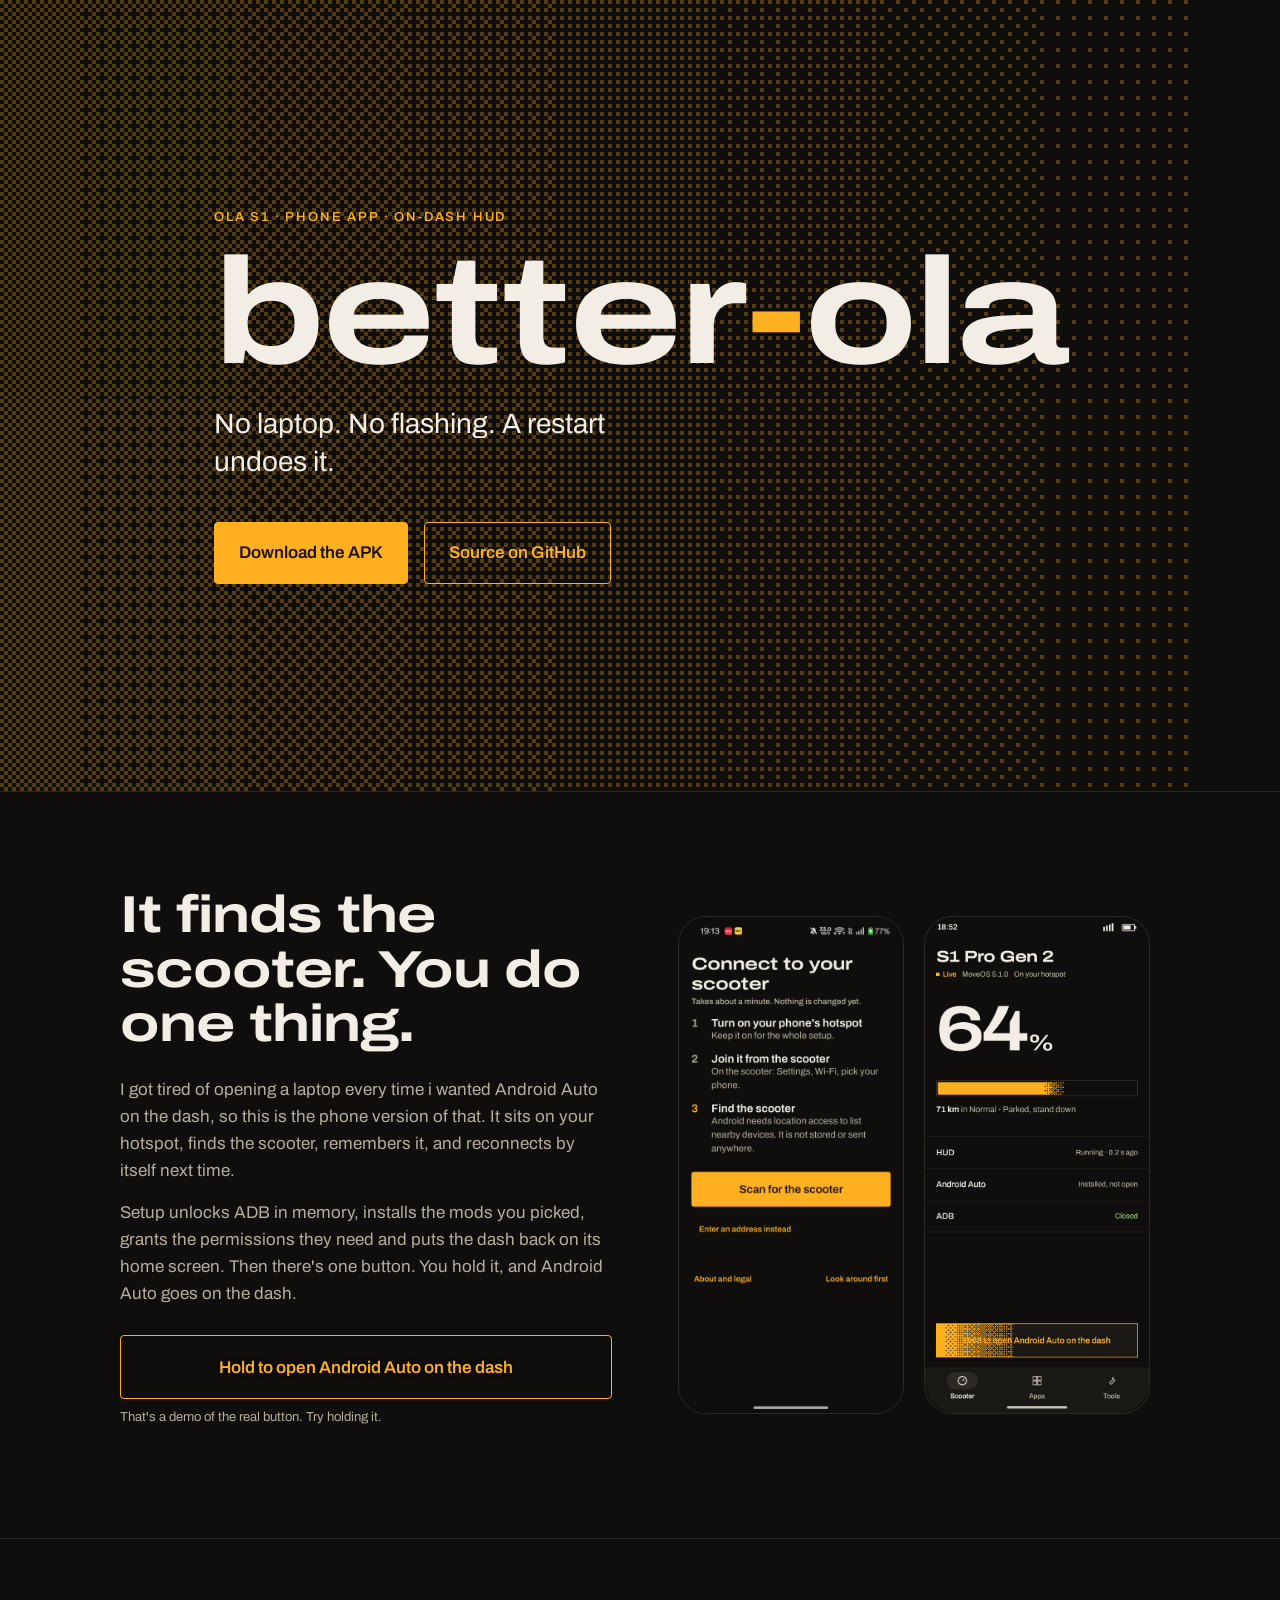
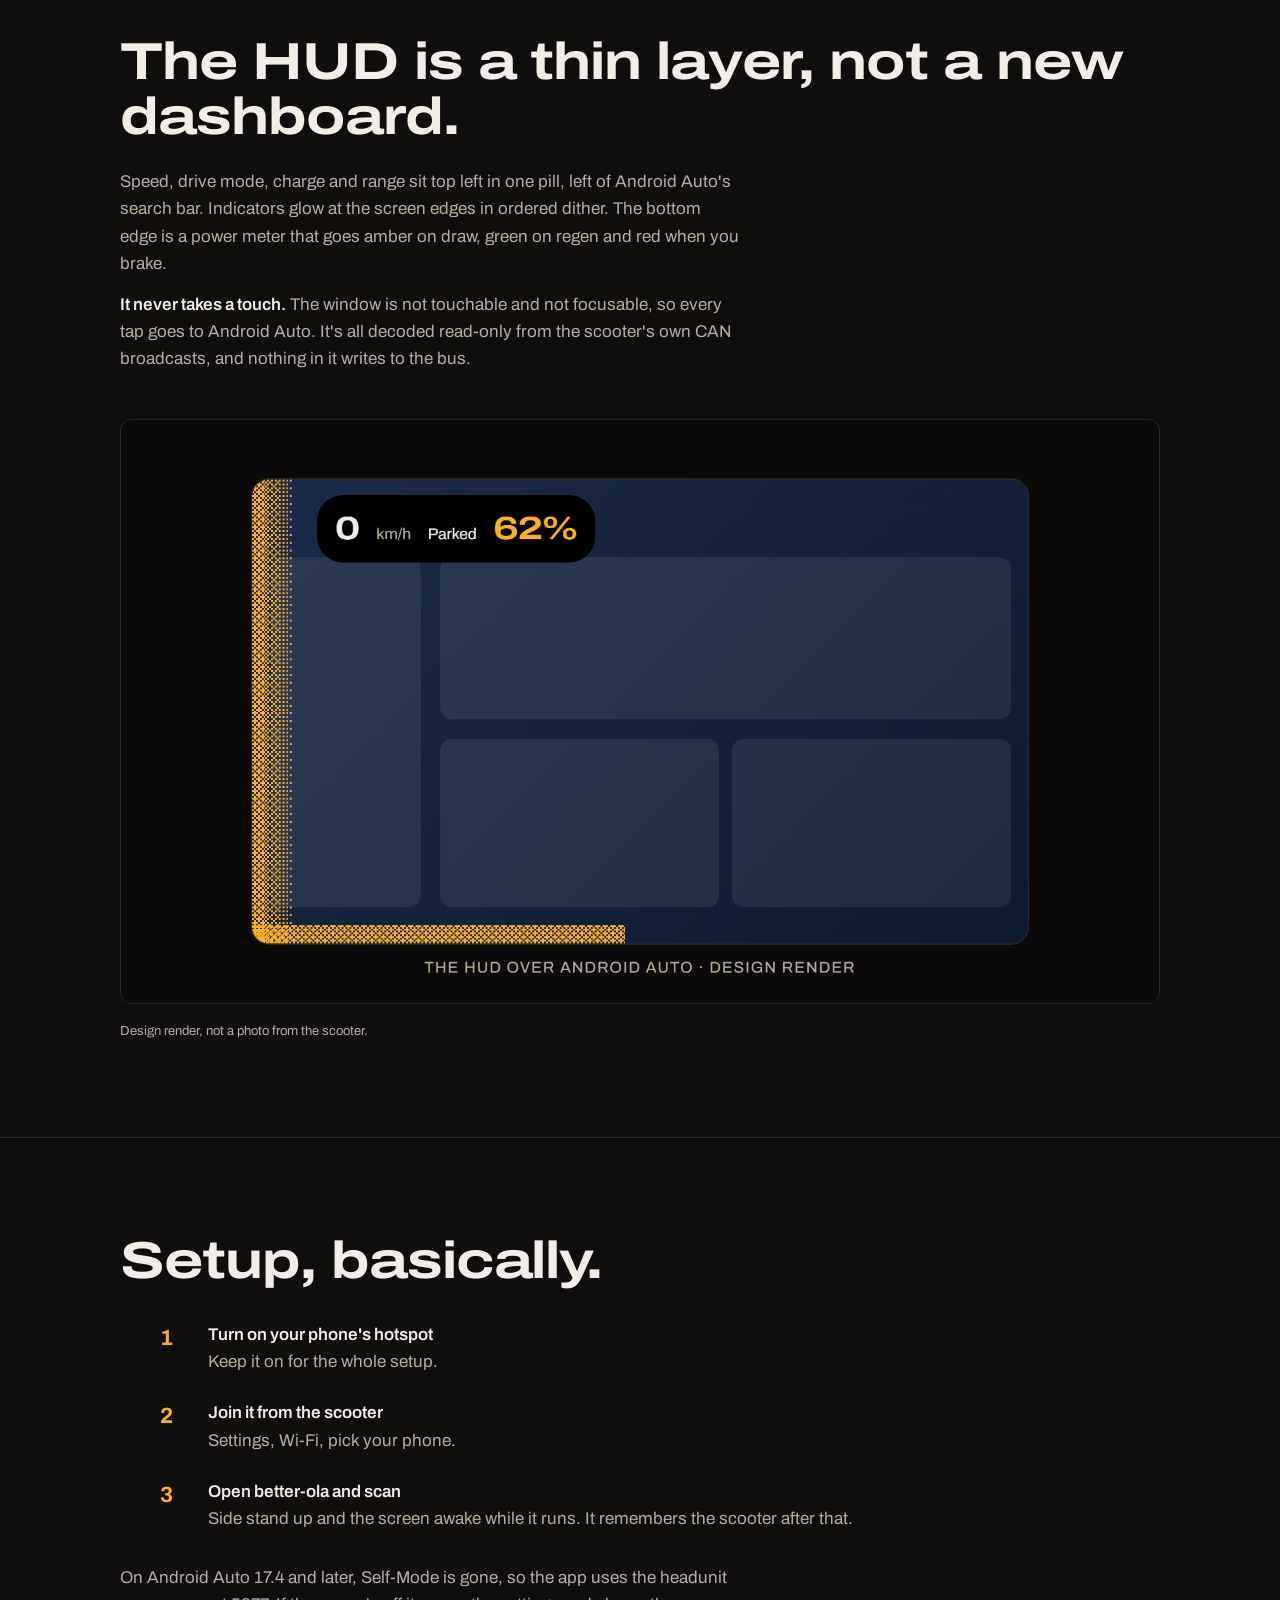
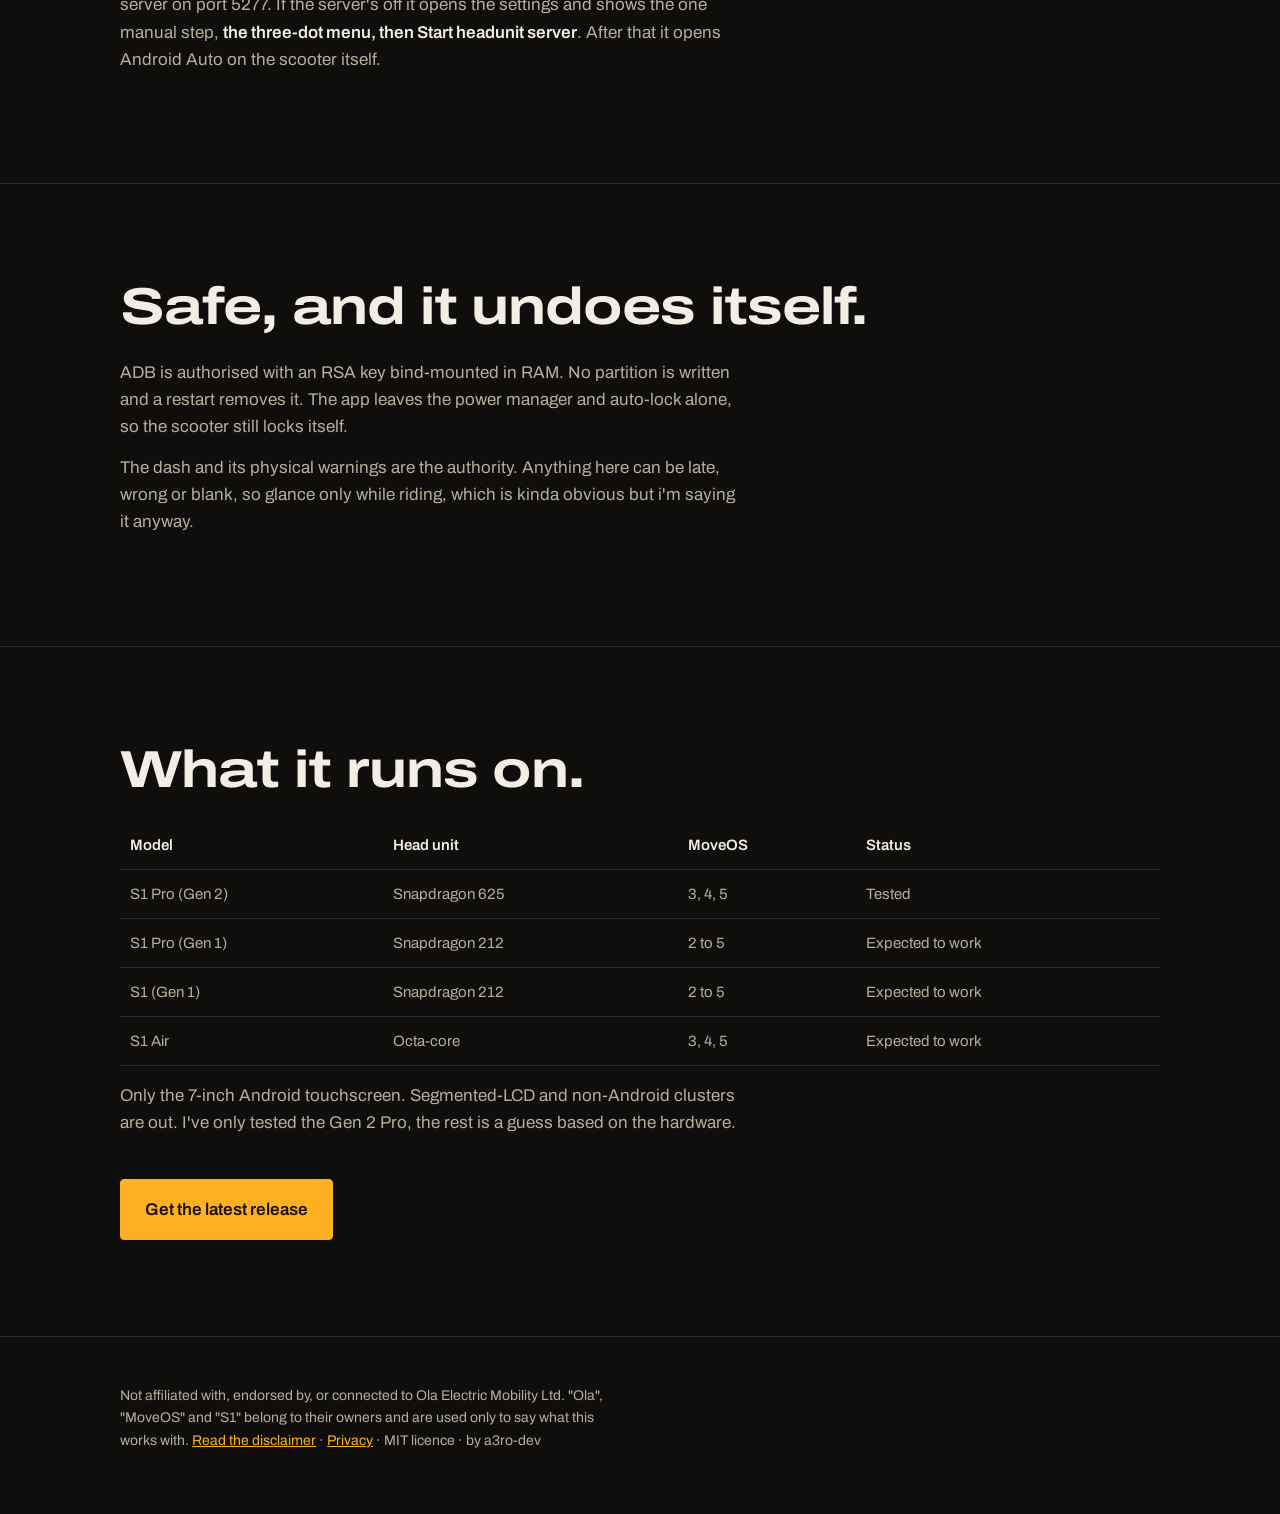
==== docs/index.html @ 5aa0b32c "docs: website on GitHub Pages, poster banners, mockups, rewritten README and changelog" ====
<!doctype html>
<html lang="en"><head><meta charset="utf-8">
<meta name="viewport" content="width=device-width,initial-scale=1">
<title>better-ola · phone app and on-dash HUD for the Ola S1</title>
<meta name="description" content="A phone app and a read-only HUD for the Ola S1's Android head unit. No laptop, no flashing, a restart undoes it.">
<meta property="og:title" content="better-ola"><meta property="og:image" content="https://a3ro-dev.github.io/ola-s1-air-mod/assets/hero.png">
<link rel="stylesheet" href="assets/base.css">
<style>
a{color:var(--amber)}
.w{max-width:1080px;margin:0 auto;padding:0 20px}
header{position:relative;min-height:88vh;display:flex;align-items:center;overflow:hidden;border-bottom:1px solid var(--hl)}
header canvas{position:absolute;inset:0;opacity:.28}
header .w{position:relative;padding-top:48px;padding-bottom:48px}
.k{color:var(--amber);letter-spacing:.14em;text-transform:uppercase;font-size:13px;font-weight:550}
h1{font-size:clamp(56px,13vw,150px);line-height:.95;margin:14px 0 20px}
h1 b{color:var(--amber)}
.lede{font-size:clamp(20px,2.4vw,28px);max-width:30ch;line-height:1.35;color:var(--ink)}
.btn{display:inline-block;margin:28px 12px 0 0;padding:16px 24px;border-radius:4px;font-weight:600;text-decoration:none;border:1px solid var(--amber)}
.btn.p{background:var(--amber);color:#1A1206}
section{padding:96px 0;border-bottom:1px solid var(--hl)}
h2{font-size:clamp(32px,5vw,52px);line-height:1.05;margin-bottom:24px}
p{color:var(--ink2);max-width:62ch;margin-bottom:14px}
p strong{color:var(--ink);font-weight:600}
.two{display:grid;grid-template-columns:1fr 1fr;gap:56px;align-items:center}
.shots{display:flex;gap:20px;justify-content:center}
.shots img{width:min(46%,260px);border-radius:28px;border:1px solid var(--hl)}
figure img.wide{width:100%;border-radius:12px;border:1px solid var(--hl);margin-top:32px}
figcaption{font-size:13px;color:var(--ink2);margin-top:8px}
ol{list-style:none;display:grid;gap:24px;margin-top:32px;counter-reset:s}
ol li{counter-increment:s;display:grid;grid-template-columns:48px 1fr;color:var(--ink2)}
ol li::before{content:counter(s);color:var(--amber);font-weight:700;font-size:22px}
ol b{display:block;color:var(--ink);font-weight:600}
.hold{position:relative;margin-top:28px;height:64px;max-width:520px;border:1px solid var(--amber);border-radius:4px;overflow:hidden;cursor:pointer;user-select:none;touch-action:none}
.hold canvas{position:absolute;inset:0}
.hold span{position:absolute;inset:0;display:grid;place-items:center;font-weight:600;color:var(--amber);text-shadow:0 0 6px #000,0 0 2px #000}
.hold.on{background:var(--amber)}
.hold.on span{color:#1A1206;text-shadow:none}
table{border-collapse:collapse;width:100%;font-size:15px}
td,th{text-align:left;padding:12px 10px;border-bottom:1px solid var(--hl);color:var(--ink2)}
th{color:var(--ink);font-weight:600}
.tw{overflow-x:auto}
footer{padding:48px 0;color:var(--ink2)}
footer p{font-size:14px}
.r{opacity:0;transform:translateY(12px);transition:opacity .4s cubic-bezier(.23,1,.32,1),transform .4s cubic-bezier(.23,1,.32,1)}
.r.in{opacity:1;transform:none}
@media(max-width:760px){.two{grid-template-columns:1fr;gap:32px}section{padding:64px 0}}
@media(prefers-reduced-motion:reduce){.r{opacity:1;transform:none;transition:none}}
a:focus-visible,.hold:focus-visible{outline:2px solid var(--ink);outline-offset:3px}
</style></head>
<body>
<header>
<canvas data-dither="x" data-from=".5" data-to="0" data-cell="4" aria-hidden="true"></canvas>
<div class="w">
<div class="k">Ola S1 · phone app · on-dash HUD</div>
<h1 class="x">better<b>-</b>ola</h1>
<p class="lede">No laptop. No flashing. A restart undoes it.</p>
<a class="btn p" href="https://github.com/a3ro-dev/ola-s1-air-mod/releases">Download the APK</a>
<a class="btn" href="https://github.com/a3ro-dev/ola-s1-air-mod">Source on GitHub</a>
</div></header>

<section><div class="w two">
<div class="r">
<h2 class="x">It finds the scooter. You do one thing.</h2>
<p>I got tired of opening a laptop every time i wanted Android Auto on the dash, so this is the phone version of that. It sits on your hotspot, finds the scooter, remembers it, and reconnects by itself next time.</p>
<p>Setup unlocks ADB in memory, installs the mods you picked, grants the permissions they need and puts the dash back on its home screen. Then there's one button. You hold it, and Android Auto goes on the dash.</p>
<div class="hold" id="hold" role="button" tabindex="0" aria-label="Demo: hold to open Android Auto on the dash">
<canvas data-dither="x" data-from="1" data-to="1" data-t="0" data-cell="3" aria-hidden="true"></canvas>
<span id="holdl">Hold to open Android Auto on the dash</span></div>
<p style="font-size:13px;margin-top:8px">That's a demo of the real button. Try holding it.</p>
</div>
<div class="shots r">
<img src="assets/shot-connect.png" alt="The connect screen on a real phone" loading="lazy">
<img src="assets/mock-scooter.png" alt="Design mockup of the Scooter tab" loading="lazy">
</div></div></section>

<section><div class="w r">
<h2 class="x">The HUD is a thin layer, not a new dashboard.</h2>
<p>Speed, drive mode, charge and range sit top left in one pill, left of Android Auto's search bar. Indicators glow at the screen edges in ordered dither. The bottom edge is a power meter that goes amber on draw, green on regen and red when you brake.</p>
<p><strong>It never takes a touch.</strong> The window is not touchable and not focusable, so every tap goes to Android Auto. It's all decoded read-only from the scooter's own CAN broadcasts, and nothing in it writes to the bus.</p>
<figure><img class="wide" src="assets/hud.png" alt="Design render of the HUD over Android Auto" loading="lazy"><figcaption>Design render, not a photo from the scooter.</figcaption></figure>
</div></section>

<section><div class="w r">
<h2 class="x">Setup, basically.</h2>
<ol>
<li><span><b>Turn on your phone's hotspot</b>Keep it on for the whole setup.</span></li>
<li><span><b>Join it from the scooter</b>Settings, Wi-Fi, pick your phone.</span></li>
<li><span><b>Open better-ola and scan</b>Side stand up and the screen awake while it runs. It remembers the scooter after that.</span></li>
</ol>
<p style="margin-top:32px">On Android Auto 17.4 and later, Self-Mode is gone, so the app uses the headunit server on port 5277. If the server's off it opens the settings and shows the one manual step, <strong>the three-dot menu, then Start headunit server</strong>. After that it opens Android Auto on the scooter itself.</p>
</div></section>

<section><div class="w r">
<h2 class="x">Safe, and it undoes itself.</h2>
<p>ADB is authorised with an RSA key bind-mounted in RAM. No partition is written and a restart removes it. The app leaves the power manager and auto-lock alone, so the scooter still locks itself.</p>
<p>The dash and its physical warnings are the authority. Anything here can be late, wrong or blank, so glance only while riding, which is kinda obvious but i'm saying it anyway.</p>
</div></section>

<section><div class="w r">
<h2 class="x">What it runs on.</h2>
<div class="tw"><table>
<tr><th>Model</th><th>Head unit</th><th>MoveOS</th><th>Status</th></tr>
<tr><td>S1 Pro (Gen 2)</td><td>Snapdragon 625</td><td>3, 4, 5</td><td>Tested</td></tr>
<tr><td>S1 Pro (Gen 1)</td><td>Snapdragon 212</td><td>2 to 5</td><td>Expected to work</td></tr>
<tr><td>S1 (Gen 1)</td><td>Snapdragon 212</td><td>2 to 5</td><td>Expected to work</td></tr>
<tr><td>S1 Air</td><td>Octa-core</td><td>3, 4, 5</td><td>Expected to work</td></tr>
</table></div>
<p style="margin-top:16px">Only the 7-inch Android touchscreen. Segmented-LCD and non-Android clusters are out. I've only tested the Gen 2 Pro, the rest is a guess based on the hardware.</p>
<a class="btn p" href="https://github.com/a3ro-dev/ola-s1-air-mod/releases">Get the latest release</a>
</div></section>

<footer><div class="w">
<p>Not affiliated with, endorsed by, or connected to Ola Electric Mobility Ltd. "Ola", "MoveOS" and "S1" belong to their owners and are used only to say what this works with. <a href="https://github.com/a3ro-dev/ola-s1-air-mod/blob/main/legal/DISCLAIMER.md">Read the disclaimer</a> · <a href="https://github.com/a3ro-dev/ola-s1-air-mod/blob/main/legal/PRIVACY.md">Privacy</a> · MIT licence · by a3ro-dev</p>
</div></footer>

<script type="module">
import {paint} from './assets/dither.js';
const io=new IntersectionObserver(e=>e.forEach(x=>{if(x.isIntersecting){x.target.classList.add('in');io.unobserve(x.target)}}));
document.querySelectorAll('.r').forEach(n=>io.observe(n));
// hold demo: fills with dither over 600ms, drains back if released early
const h=document.getElementById('hold'),c=h.querySelector('canvas'),l=document.getElementById('holdl');
const still=matchMedia('(prefers-reduced-motion:reduce)').matches;
const idle='Hold to open Android Auto on the dash';
let t=0,dir=0,raf=0,last=0;
const set=v=>{t=Math.max(0,Math.min(1,v));c.dataset.t=t;paint(c)};
function tick(n){
  const d=n-last;last=n;set(t+dir*d/(dir>0?600:300));
  if(t>=1){dir=0;h.classList.add('on');l.textContent='On the dash';return}
  if(t<=0&&dir<0){dir=0;return}
  raf=requestAnimationFrame(tick)
}
function go(d){
  h.classList.remove('on');l.textContent=idle;
  if(still){set(d>0?1:0);if(d>0){h.classList.add('on');l.textContent='On the dash'}return}
  dir=d;last=performance.now();cancelAnimationFrame(raf);raf=requestAnimationFrame(tick)
}
h.onpointerdown=()=>go(1);
['pointerup','pointerleave','pointercancel'].forEach(e=>h.addEventListener(e,()=>{if(t<1)go(-1)}));
h.onkeydown=e=>{if((e.key===' '||e.key==='Enter')&&!e.repeat)go(1)};
h.onkeyup=()=>{if(t<1)go(-1)};
</script>
</body></html>
---- docs/assets/base.css ----
@font-face{font-family:Archivo;src:url(archivo.ttf);font-weight:100 900;font-stretch:62% 125%}
:root{--g:#0F0E0C;--s:#1A1815;--ink:#F2EEE6;--ink2:#B5AE9F;--hl:#2C2924;--amber:#FFB021;--fault:#FF5A4E;--ok:#9BD17A}
*{box-sizing:border-box;margin:0}
body{background:var(--g);color:var(--ink);font:400 17px/1.6 Archivo,Segoe UI,system-ui,sans-serif}
canvas{image-rendering:pixelated;display:block;width:100%;height:100%}
.x{font-stretch:125%;font-weight:700;letter-spacing:-.02em}
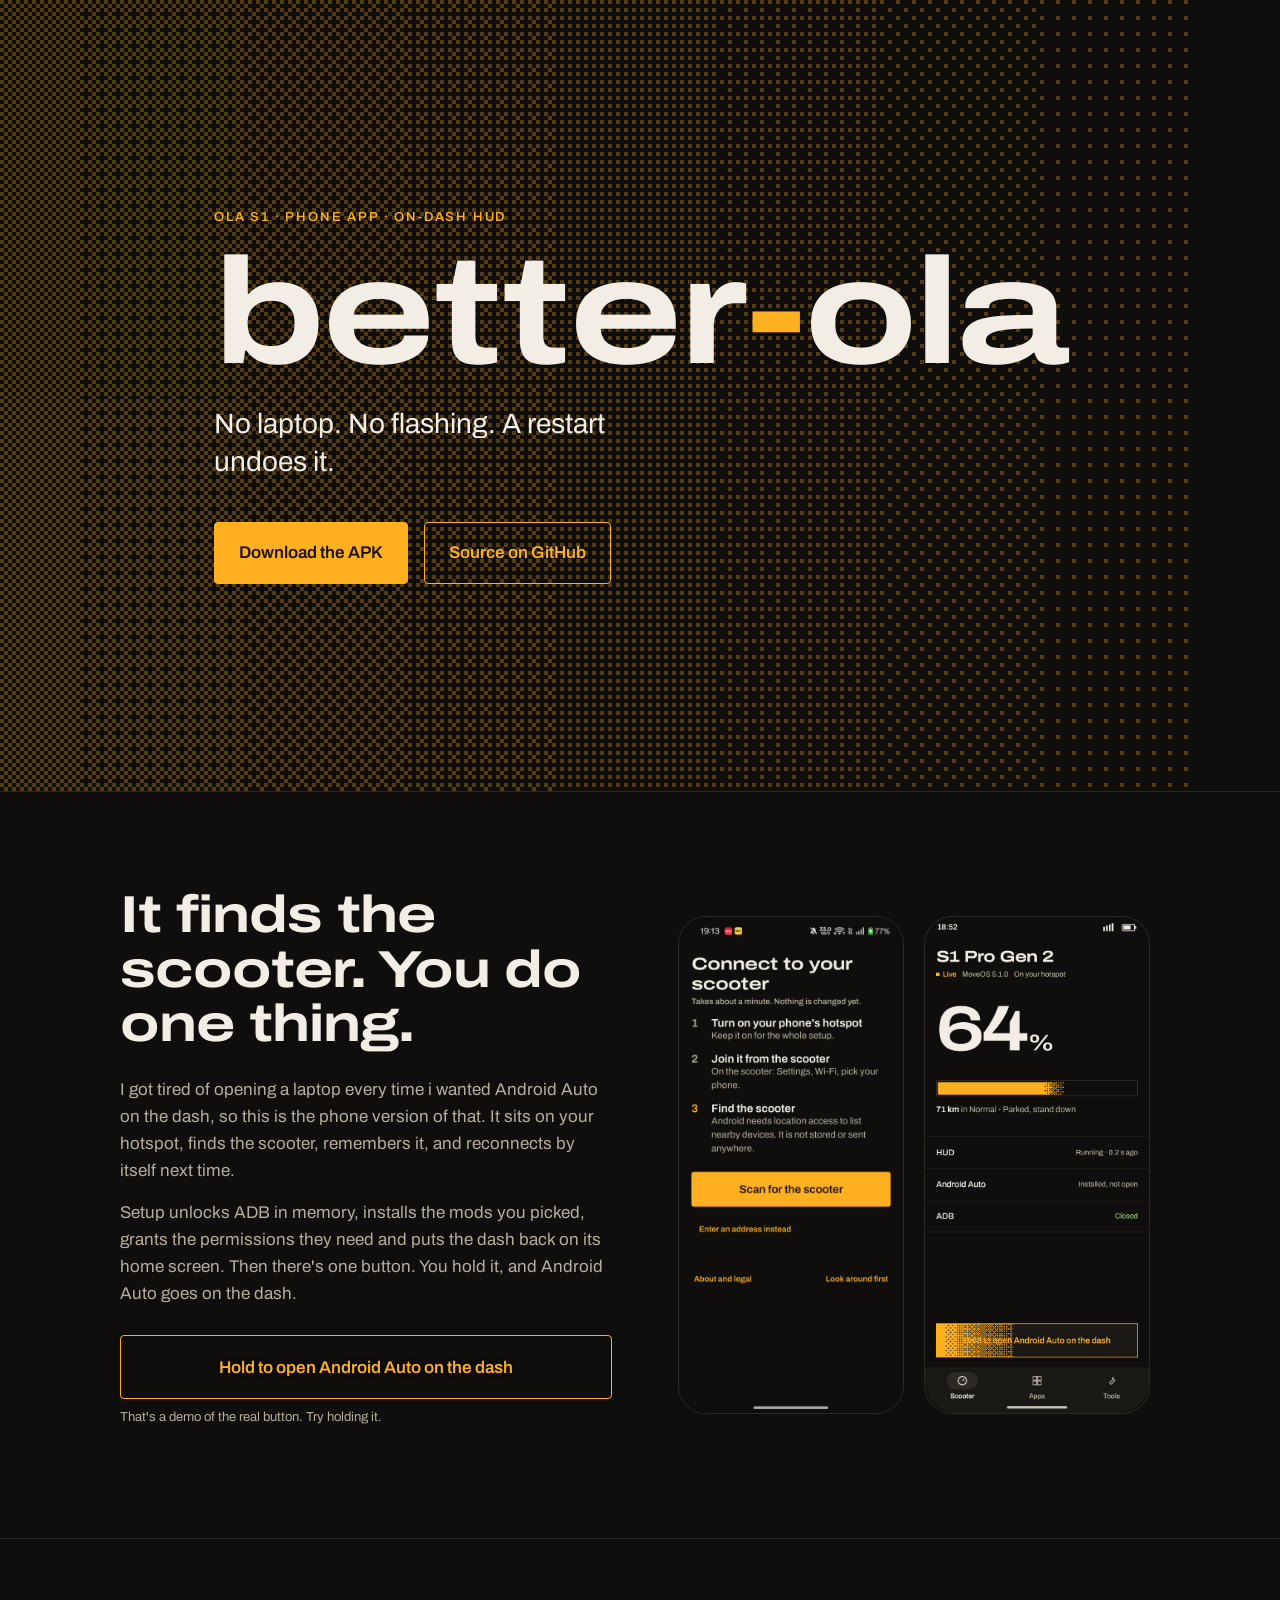
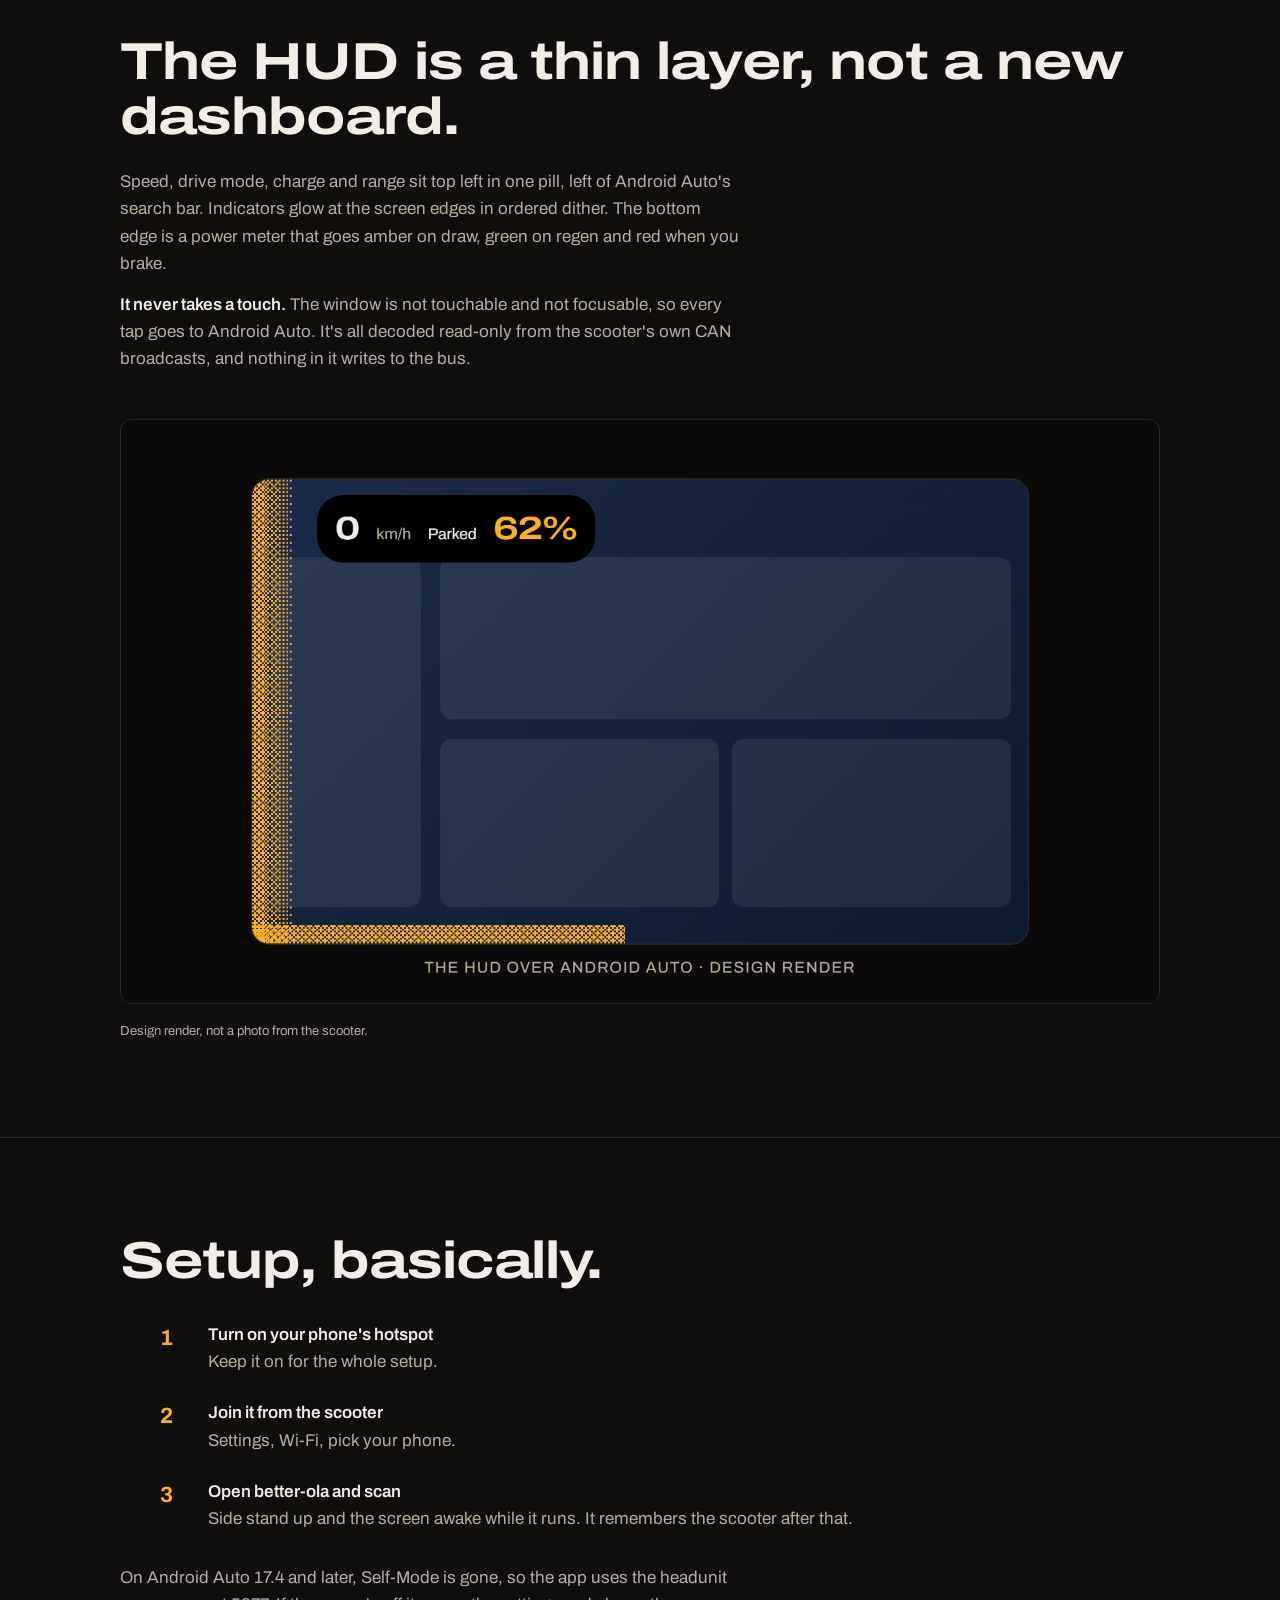
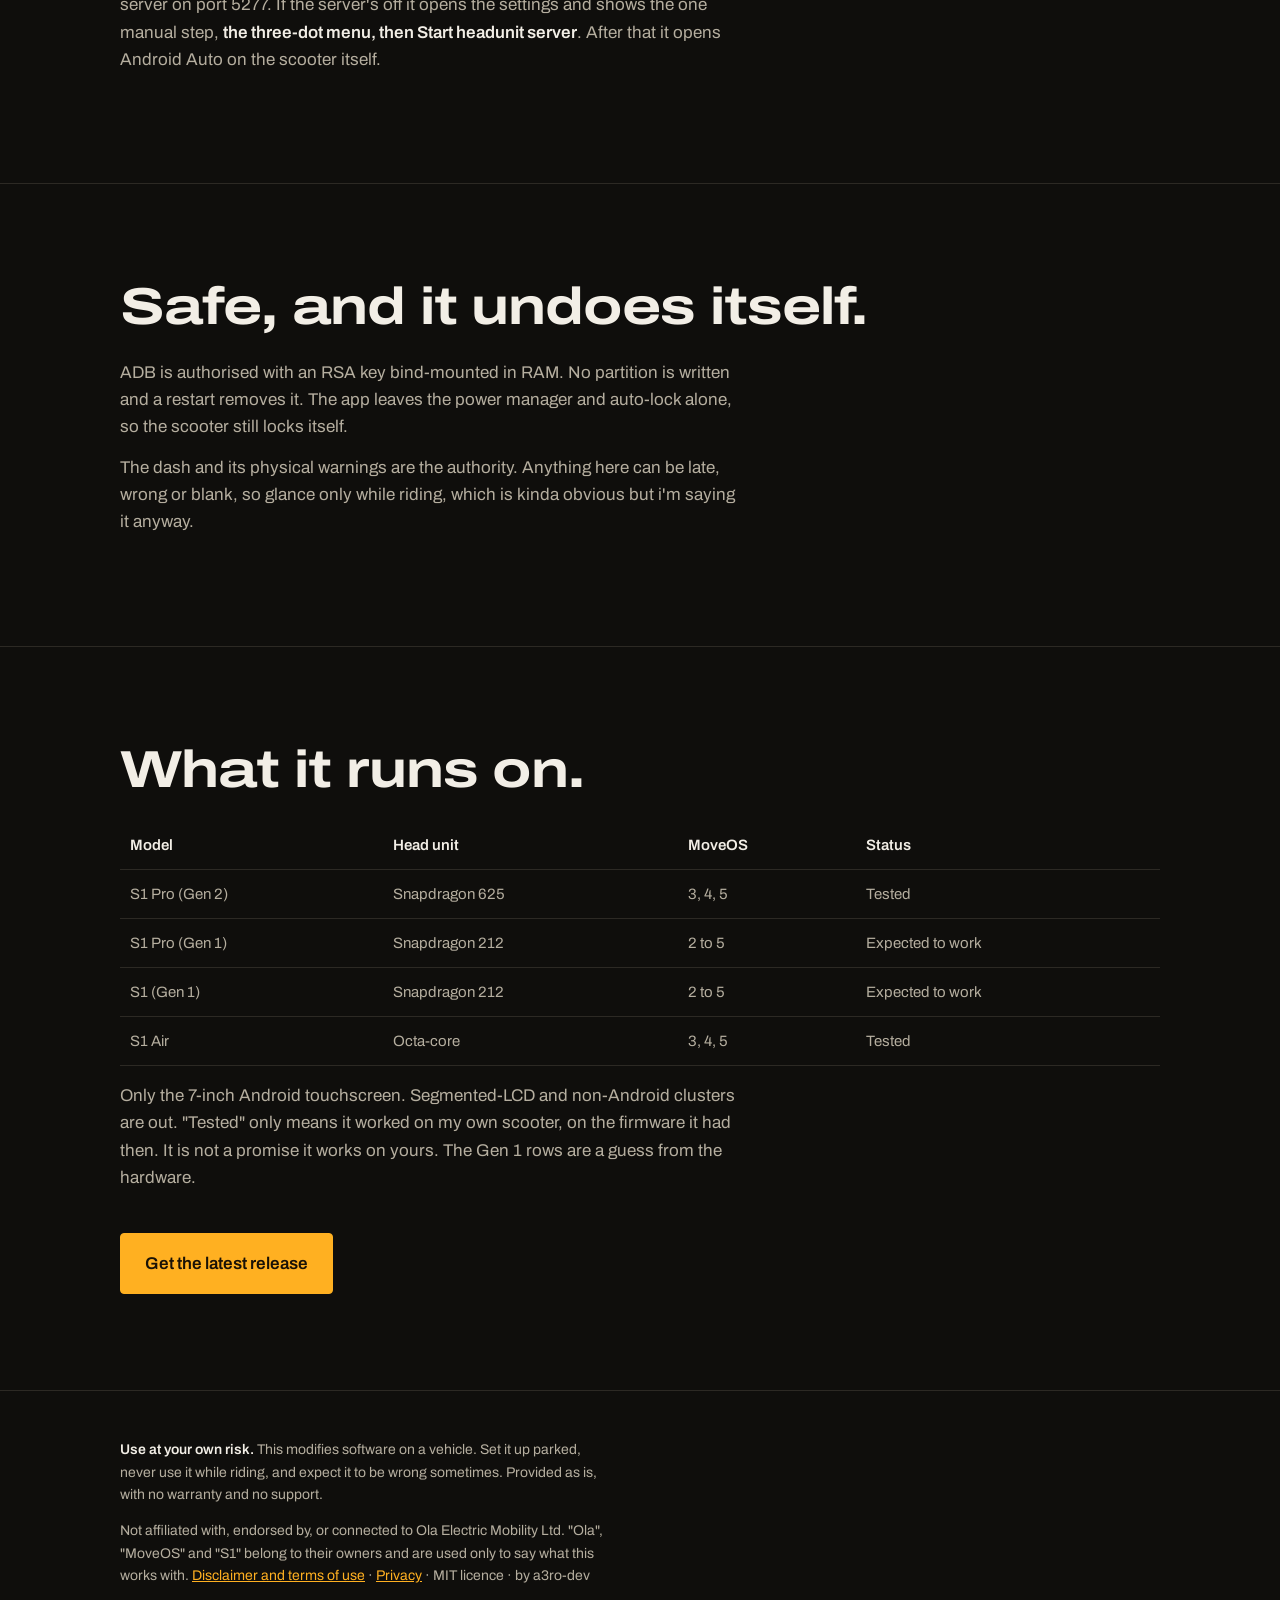
==== commit 2c711b09: "docs,legal: S1 Air tested, terms of use and risk notices" ====
--- a/docs/index.html
+++ b/docs/index.html
@@ -103,14 +103,14 @@
 <tr><td>S1 Pro (Gen 2)</td><td>Snapdragon 625</td><td>3, 4, 5</td><td>Tested</td></tr>
 <tr><td>S1 Pro (Gen 1)</td><td>Snapdragon 212</td><td>2 to 5</td><td>Expected to work</td></tr>
 <tr><td>S1 (Gen 1)</td><td>Snapdragon 212</td><td>2 to 5</td><td>Expected to work</td></tr>
-<tr><td>S1 Air</td><td>Octa-core</td><td>3, 4, 5</td><td>Expected to work</td></tr>
+<tr><td>S1 Air</td><td>Octa-core</td><td>3, 4, 5</td><td>Tested</td></tr>
 </table></div>
-<p style="margin-top:16px">Only the 7-inch Android touchscreen. Segmented-LCD and non-Android clusters are out. I've only tested the Gen 2 Pro, the rest is a guess based on the hardware.</p>
+<p style="margin-top:16px">Only the 7-inch Android touchscreen. Segmented-LCD and non-Android clusters are out. "Tested" only means it worked on my own scooter, on the firmware it had then. It is not a promise it works on yours. The Gen 1 rows are a guess from the hardware.</p>
 <a class="btn p" href="https://github.com/a3ro-dev/ola-s1-air-mod/releases">Get the latest release</a>
 </div></section>
 
-<footer><div class="w">
-<p>Not affiliated with, endorsed by, or connected to Ola Electric Mobility Ltd. "Ola", "MoveOS" and "S1" belong to their owners and are used only to say what this works with. <a href="https://github.com/a3ro-dev/ola-s1-air-mod/blob/main/legal/DISCLAIMER.md">Read the disclaimer</a> · <a href="https://github.com/a3ro-dev/ola-s1-air-mod/blob/main/legal/PRIVACY.md">Privacy</a> · MIT licence · by a3ro-dev</p>
+<footer><div class="w"><p><strong style="color:var(--ink)">Use at your own risk.</strong> This modifies software on a vehicle. Set it up parked, never use it while riding, and expect it to be wrong sometimes. Provided as is, with no warranty and no support.</p>
+<p>Not affiliated with, endorsed by, or connected to Ola Electric Mobility Ltd. "Ola", "MoveOS" and "S1" belong to their owners and are used only to say what this works with. <a href="https://github.com/a3ro-dev/ola-s1-air-mod/blob/main/legal/DISCLAIMER.md">Disclaimer and terms of use</a> · <a href="https://github.com/a3ro-dev/ola-s1-air-mod/blob/main/legal/PRIVACY.md">Privacy</a> · MIT licence · by a3ro-dev</p>
 </div></footer>
 
 <script type="module">
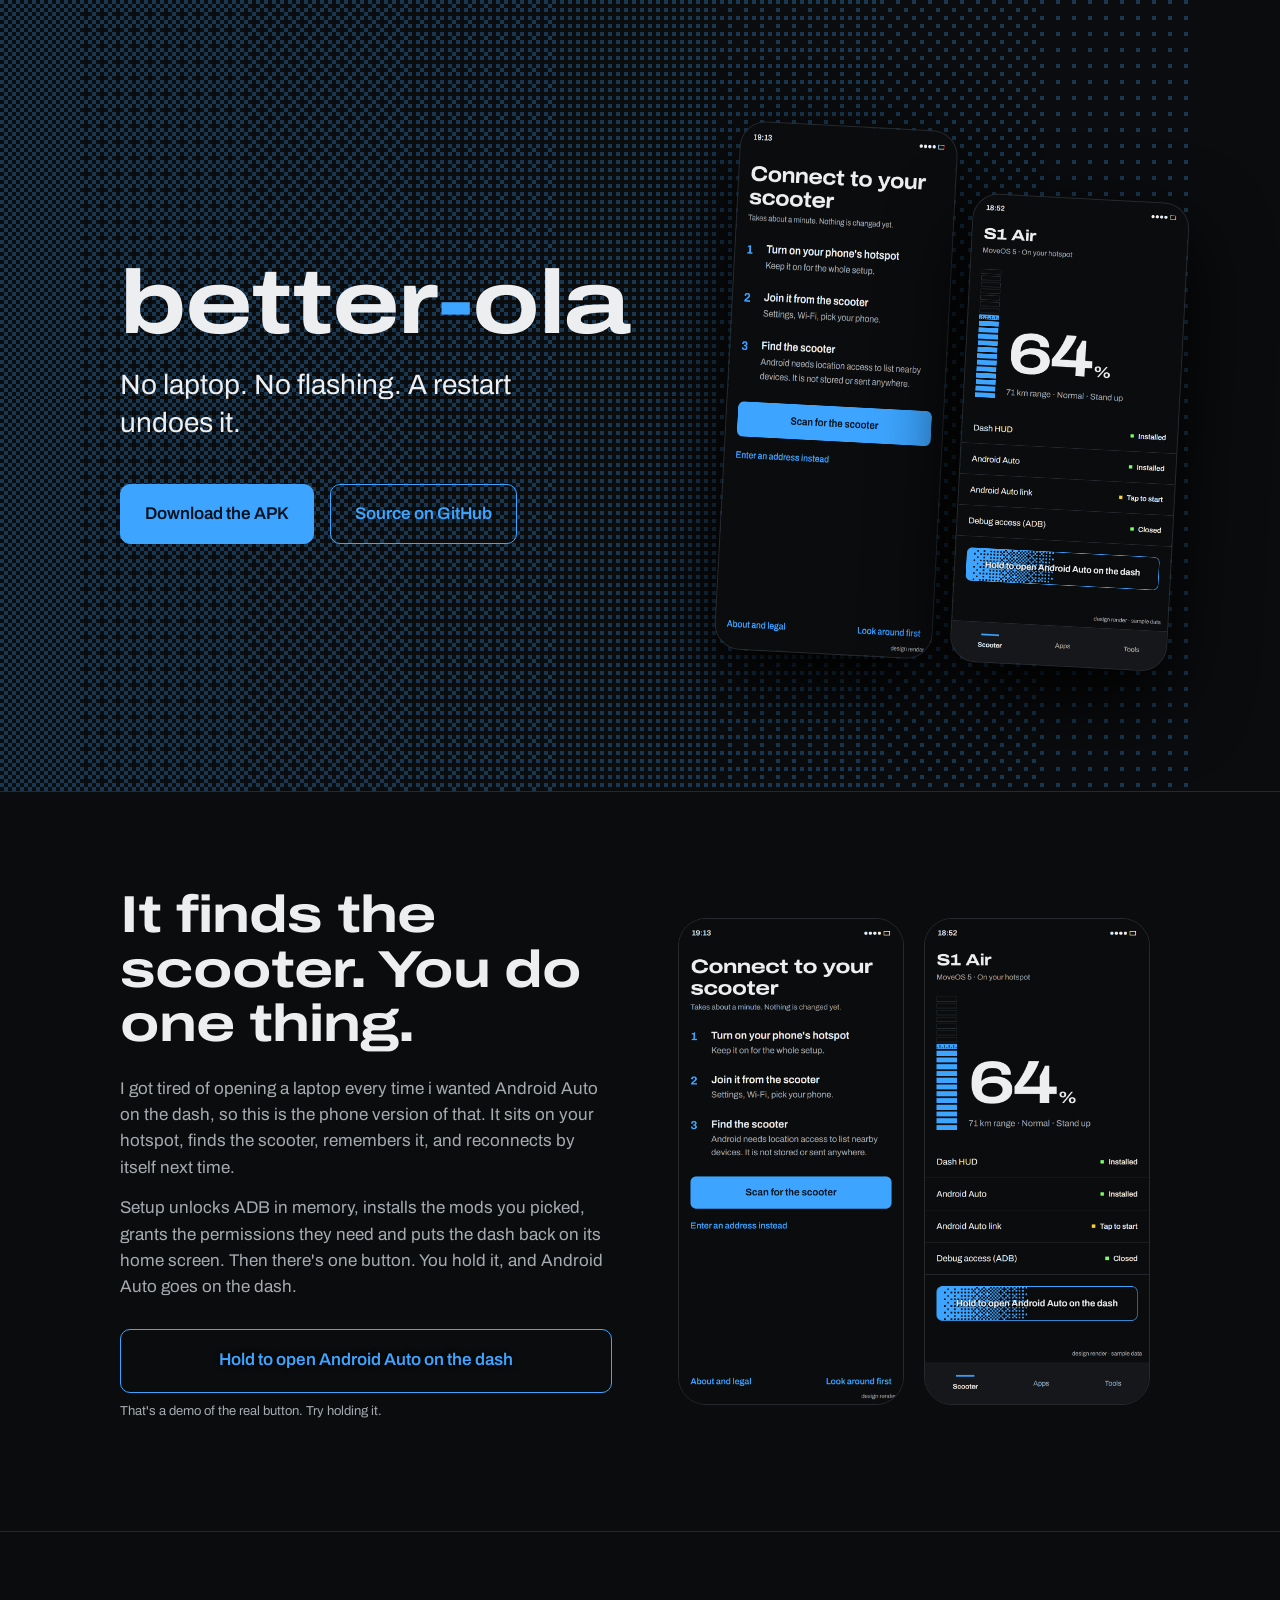
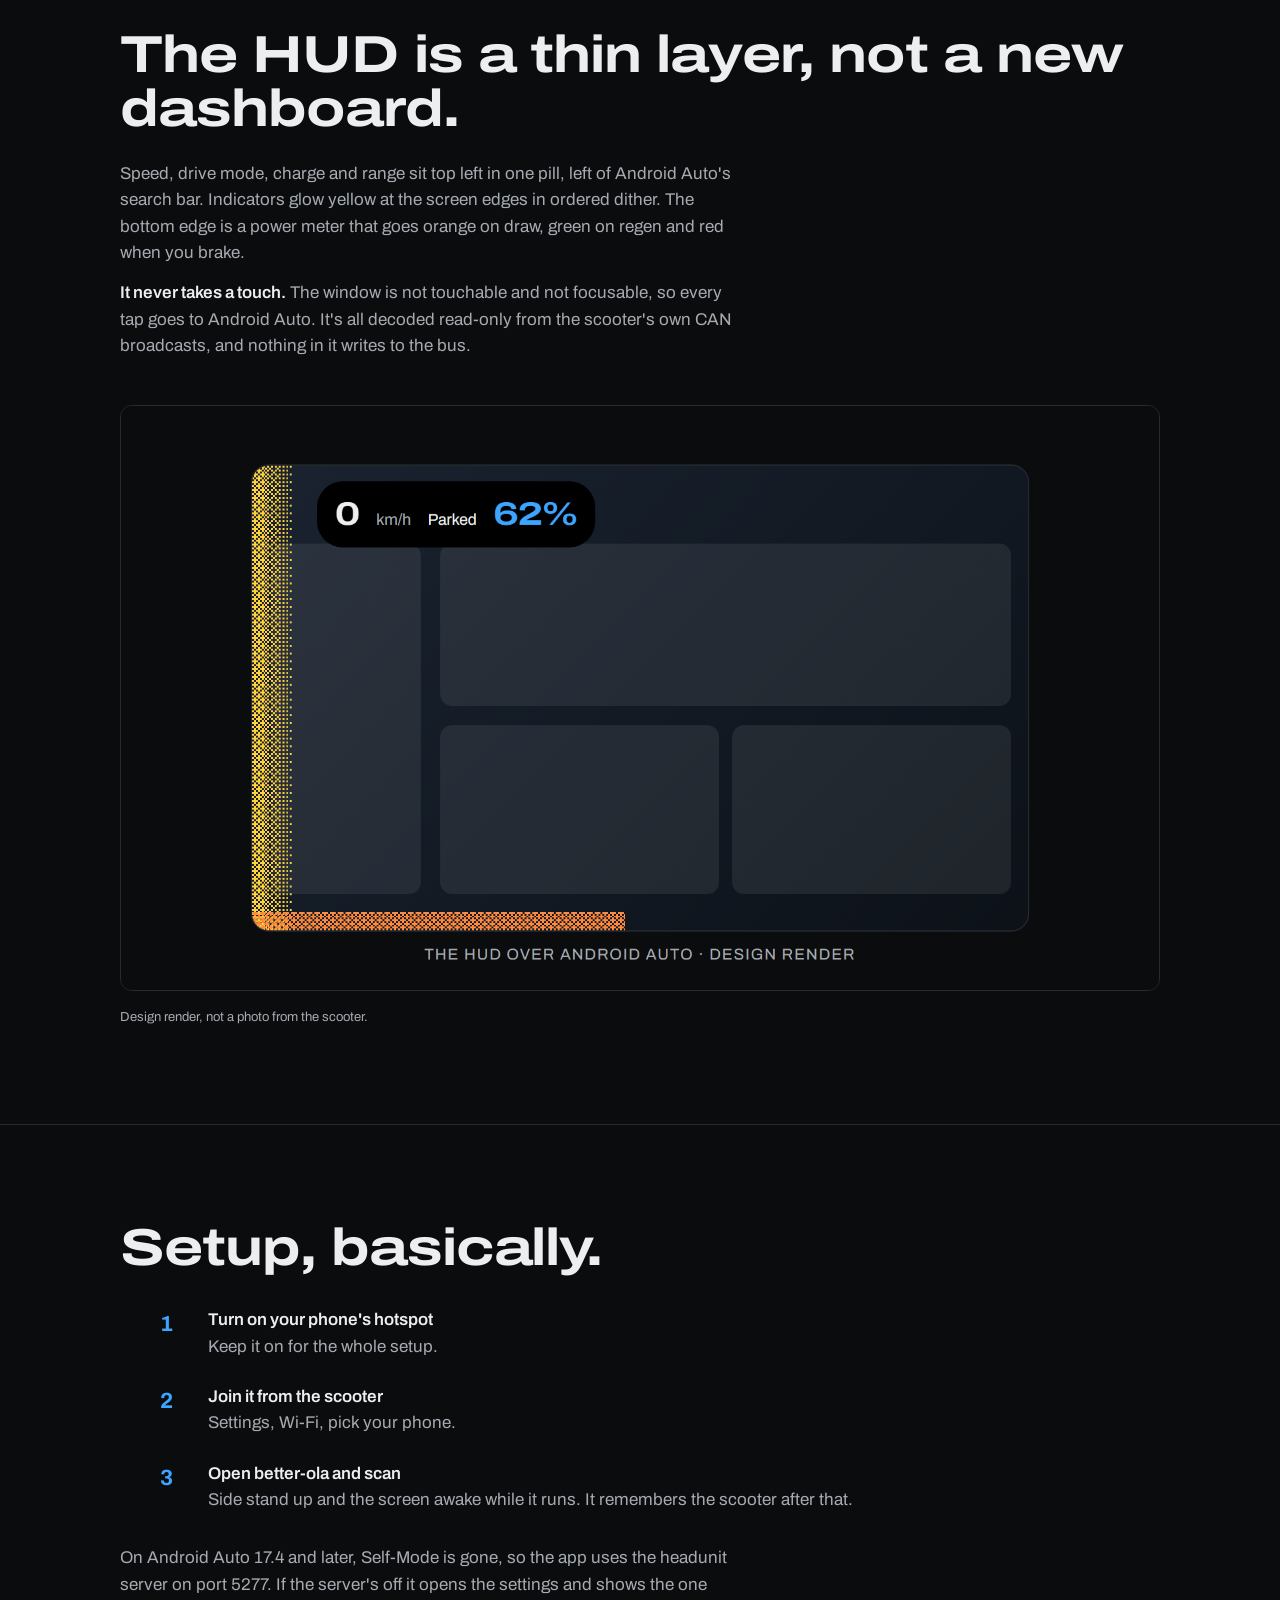
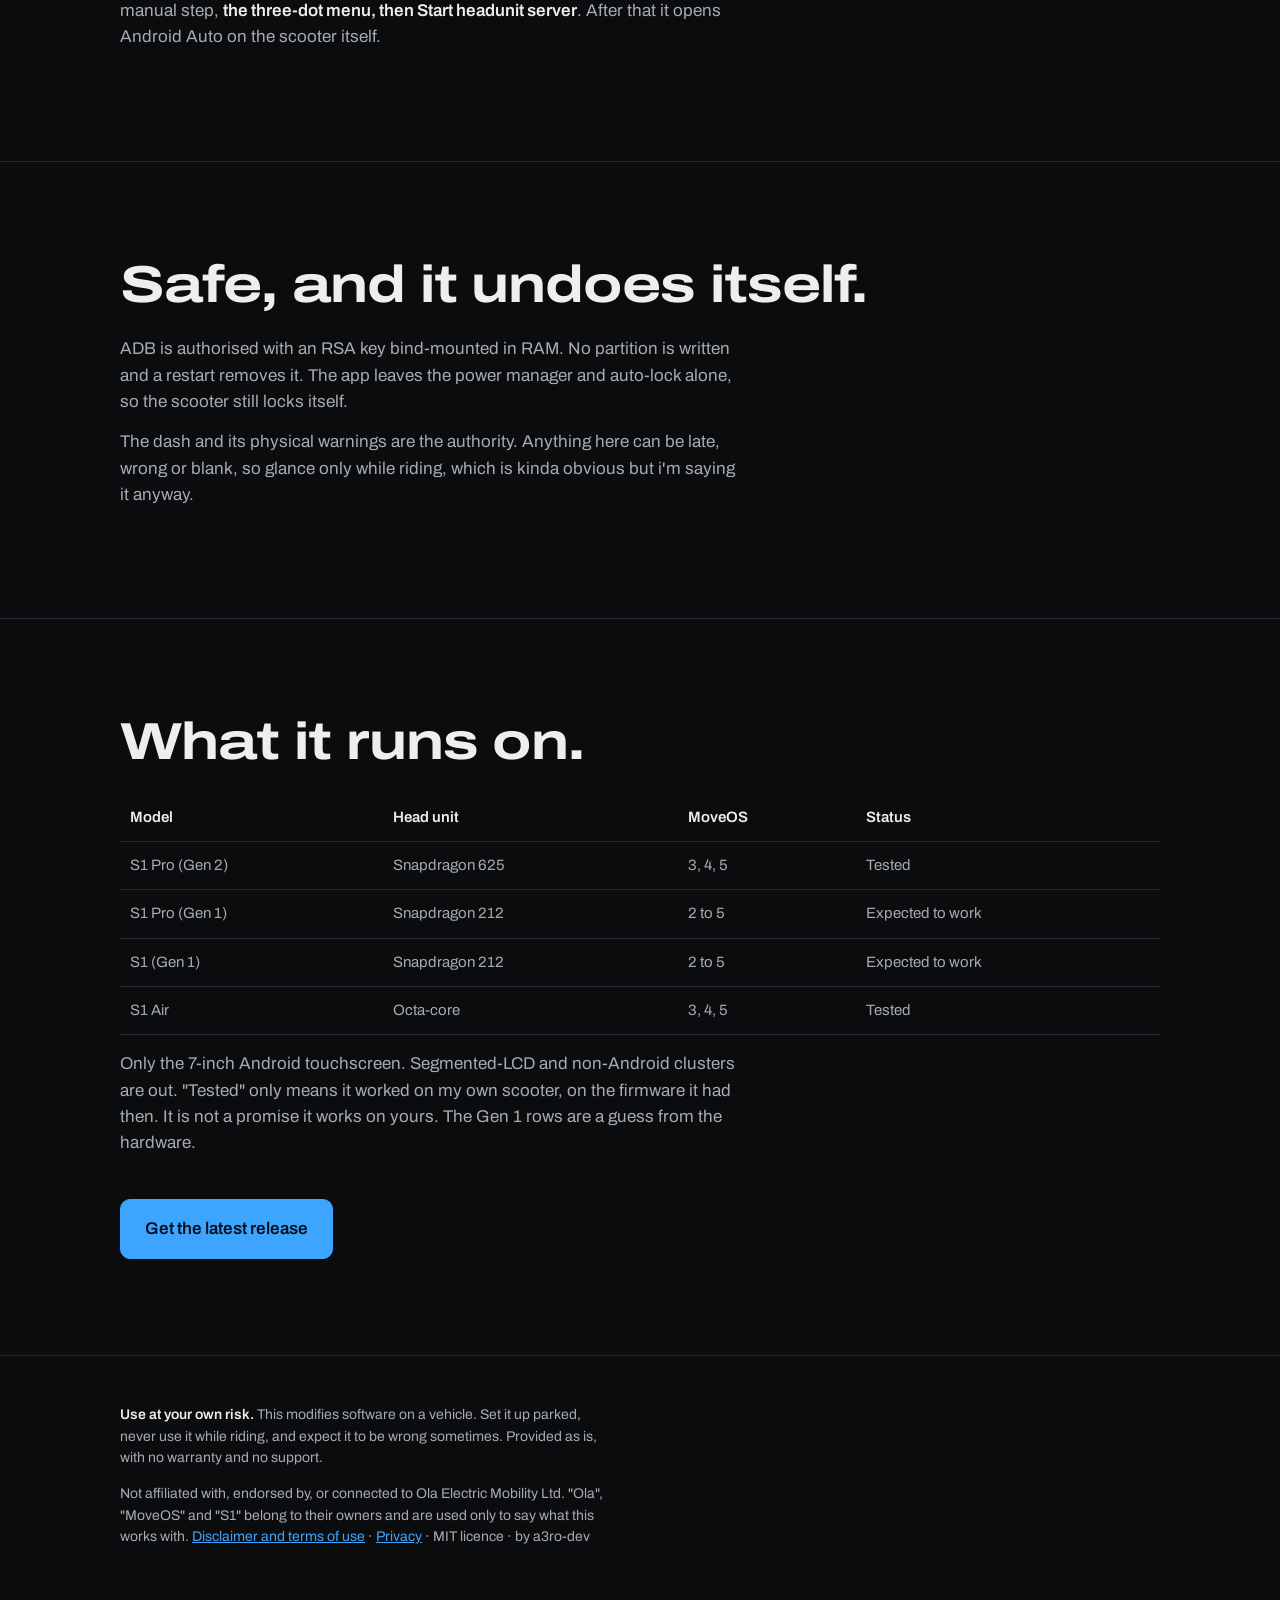
==== commit 55922863: "feat(app): remember the scooter, OTA updates, Android Auto link; docs: rewrite README and add troubl" ====
--- a/docs/index.html
+++ b/docs/index.html
@@ -6,17 +6,21 @@
 <meta property="og:title" content="better-ola"><meta property="og:image" content="https://a3ro-dev.github.io/ola-s1-air-mod/assets/hero.png">
 <link rel="stylesheet" href="assets/base.css">
 <style>
-a{color:var(--amber)}
+a{color:var(--live)}
 .w{max-width:1080px;margin:0 auto;padding:0 20px}
 header{position:relative;min-height:88vh;display:flex;align-items:center;overflow:hidden;border-bottom:1px solid var(--hl)}
 header canvas{position:absolute;inset:0;opacity:.28}
-header .w{position:relative;padding-top:48px;padding-bottom:48px}
-.k{color:var(--amber);letter-spacing:.14em;text-transform:uppercase;font-size:13px;font-weight:550}
-h1{font-size:clamp(56px,13vw,150px);line-height:.95;margin:14px 0 20px}
-h1 b{color:var(--amber)}
+header .w{width:100%;position:relative;padding-top:48px;padding-bottom:48px}
+.k{color:var(--live);letter-spacing:.14em;text-transform:uppercase;font-size:13px;font-weight:550}
+h1{font-size:clamp(52px,7vw,100px);line-height:.95;margin:14px 0 20px}
+h1 b{color:var(--live)}
 .lede{font-size:clamp(20px,2.4vw,28px);max-width:30ch;line-height:1.35;color:var(--ink)}
-.btn{display:inline-block;margin:28px 12px 0 0;padding:16px 24px;border-radius:4px;font-weight:600;text-decoration:none;border:1px solid var(--amber)}
-.btn.p{background:var(--amber);color:#1A1206}
+.btn{display:inline-block;margin:28px 12px 0 0;padding:16px 24px;border-radius:10px;font-weight:600;text-decoration:none;border:1px solid var(--live)}
+.btn.p{background:var(--live);color:#04121F}
+header .hp{position:absolute;right:max(24px,calc(50% - 540px));top:50%;display:flex;gap:18px;transform:translateY(-50%) rotate(3deg)}
+header .hp img{width:min(17vw,220px);border-radius:26px;border:1px solid var(--hl);box-shadow:0 30px 80px #000}
+header .hp img+img{margin-top:60px}
+@media(max-width:900px){header .hp{display:none}}
 section{padding:96px 0;border-bottom:1px solid var(--hl)}
 h2{font-size:clamp(32px,5vw,52px);line-height:1.05;margin-bottom:24px}
 p{color:var(--ink2);max-width:62ch;margin-bottom:14px}
@@ -28,13 +32,13 @@
 figcaption{font-size:13px;color:var(--ink2);margin-top:8px}
 ol{list-style:none;display:grid;gap:24px;margin-top:32px;counter-reset:s}
 ol li{counter-increment:s;display:grid;grid-template-columns:48px 1fr;color:var(--ink2)}
-ol li::before{content:counter(s);color:var(--amber);font-weight:700;font-size:22px}
+ol li::before{content:counter(s);color:var(--live);font-weight:700;font-size:22px}
 ol b{display:block;color:var(--ink);font-weight:600}
-.hold{position:relative;margin-top:28px;height:64px;max-width:520px;border:1px solid var(--amber);border-radius:4px;overflow:hidden;cursor:pointer;user-select:none;touch-action:none}
+.hold{position:relative;margin-top:28px;height:64px;max-width:520px;border:1px solid var(--live);border-radius:10px;overflow:hidden;cursor:pointer;user-select:none;touch-action:none}
 .hold canvas{position:absolute;inset:0}
-.hold span{position:absolute;inset:0;display:grid;place-items:center;font-weight:600;color:var(--amber);text-shadow:0 0 6px #000,0 0 2px #000}
-.hold.on{background:var(--amber)}
-.hold.on span{color:#1A1206;text-shadow:none}
+.hold span{position:absolute;inset:0;display:grid;place-items:center;font-weight:600;color:var(--live);text-shadow:0 0 6px #000,0 0 2px #000}
+.hold.on{background:var(--live)}
+.hold.on span{color:#04121F;text-shadow:none}
 table{border-collapse:collapse;width:100%;font-size:15px}
 td,th{text-align:left;padding:12px 10px;border-bottom:1px solid var(--hl);color:var(--ink2)}
 th{color:var(--ink);font-weight:600}
@@ -50,8 +54,9 @@
 <body>
 <header>
 <canvas data-dither="x" data-from=".5" data-to="0" data-cell="4" aria-hidden="true"></canvas>
+<div class="hp" aria-hidden="true"><img src="assets/phone-connect.png" alt=""><img src="assets/phone-scooter.png" alt=""></div>
 <div class="w">
-<div class="k">Ola S1 · phone app · on-dash HUD</div>
+
 <h1 class="x">better<b>-</b>ola</h1>
 <p class="lede">No laptop. No flashing. A restart undoes it.</p>
 <a class="btn p" href="https://github.com/a3ro-dev/ola-s1-air-mod/releases">Download the APK</a>
@@ -69,13 +74,13 @@
 <p style="font-size:13px;margin-top:8px">That's a demo of the real button. Try holding it.</p>
 </div>
 <div class="shots r">
-<img src="assets/shot-connect.png" alt="The connect screen on a real phone" loading="lazy">
-<img src="assets/mock-scooter.png" alt="Design mockup of the Scooter tab" loading="lazy">
+<img src="assets/phone-connect.png" alt="Design render of the connect screen" loading="lazy">
+<img src="assets/phone-scooter.png" alt="Design render of the Scooter tab" loading="lazy">
 </div></div></section>
 
 <section><div class="w r">
 <h2 class="x">The HUD is a thin layer, not a new dashboard.</h2>
-<p>Speed, drive mode, charge and range sit top left in one pill, left of Android Auto's search bar. Indicators glow at the screen edges in ordered dither. The bottom edge is a power meter that goes amber on draw, green on regen and red when you brake.</p>
+<p>Speed, drive mode, charge and range sit top left in one pill, left of Android Auto's search bar. Indicators glow yellow at the screen edges in ordered dither. The bottom edge is a power meter that goes orange on draw, green on regen and red when you brake.</p>
 <p><strong>It never takes a touch.</strong> The window is not touchable and not focusable, so every tap goes to Android Auto. It's all decoded read-only from the scooter's own CAN broadcasts, and nothing in it writes to the bus.</p>
 <figure><img class="wide" src="assets/hud.png" alt="Design render of the HUD over Android Auto" loading="lazy"><figcaption>Design render, not a photo from the scooter.</figcaption></figure>
 </div></section>
--- a/docs/assets/base.css
+++ b/docs/assets/base.css
@@ -1,6 +1,6 @@
 @font-face{font-family:Archivo;src:url(archivo.ttf);font-weight:100 900;font-stretch:62% 125%}
-:root{--g:#0F0E0C;--s:#1A1815;--ink:#F2EEE6;--ink2:#B5AE9F;--hl:#2C2924;--amber:#FFB021;--fault:#FF5A4E;--ok:#9BD17A}
+:root{--g:#0B0C0E;--s:#15171A;--ink:#ECEEF0;--ink2:#A6ABB1;--hl:#262A2F;--live:#3DA5FF;--on:#04121F;--warn:#FFD23D;--ember:#FF8A3D;--ok:#7CFF67;--fault:#FF5A4E}
 *{box-sizing:border-box;margin:0}
-body{background:var(--g);color:var(--ink);font:400 17px/1.6 Archivo,Segoe UI,system-ui,sans-serif}
+body{background:var(--g);color:var(--ink);font:400 17px/1.55 Archivo,Segoe UI,system-ui,sans-serif}
 canvas{image-rendering:pixelated;display:block;width:100%;height:100%}
 .x{font-stretch:125%;font-weight:700;letter-spacing:-.02em}
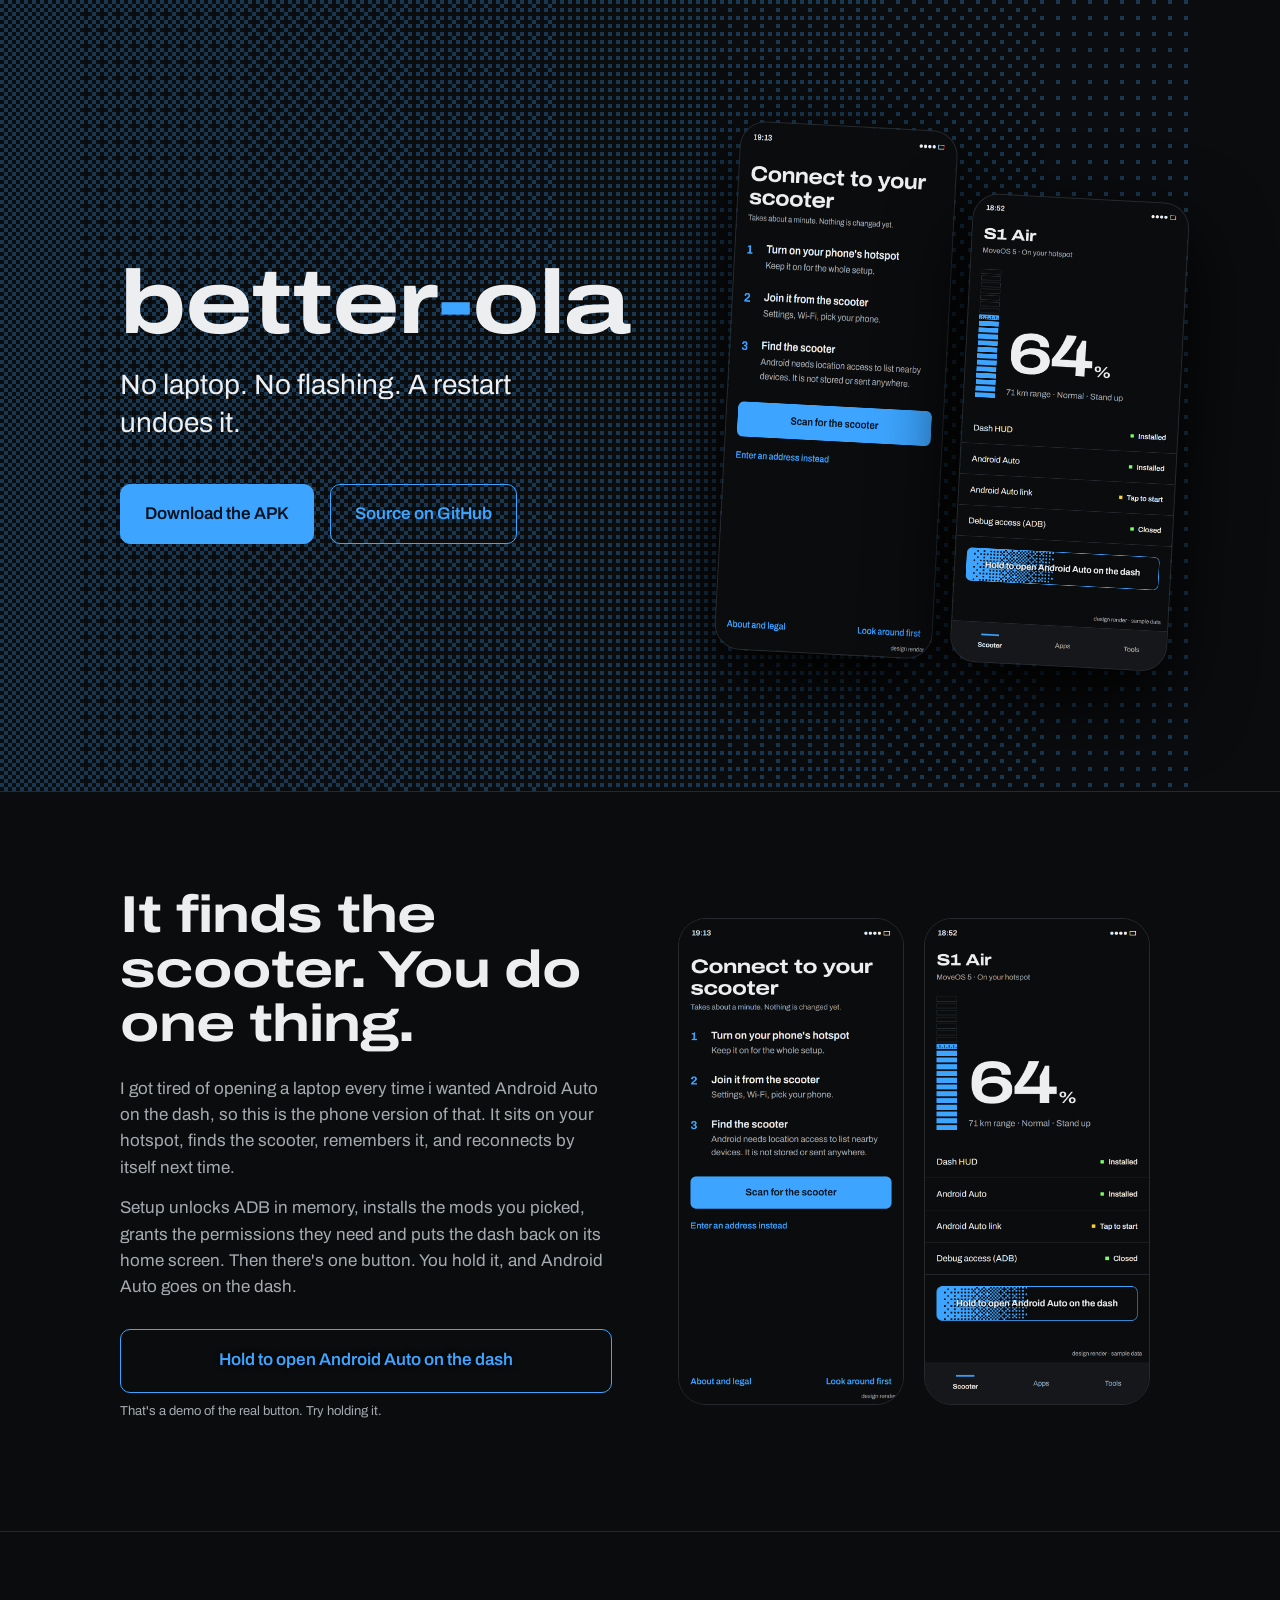
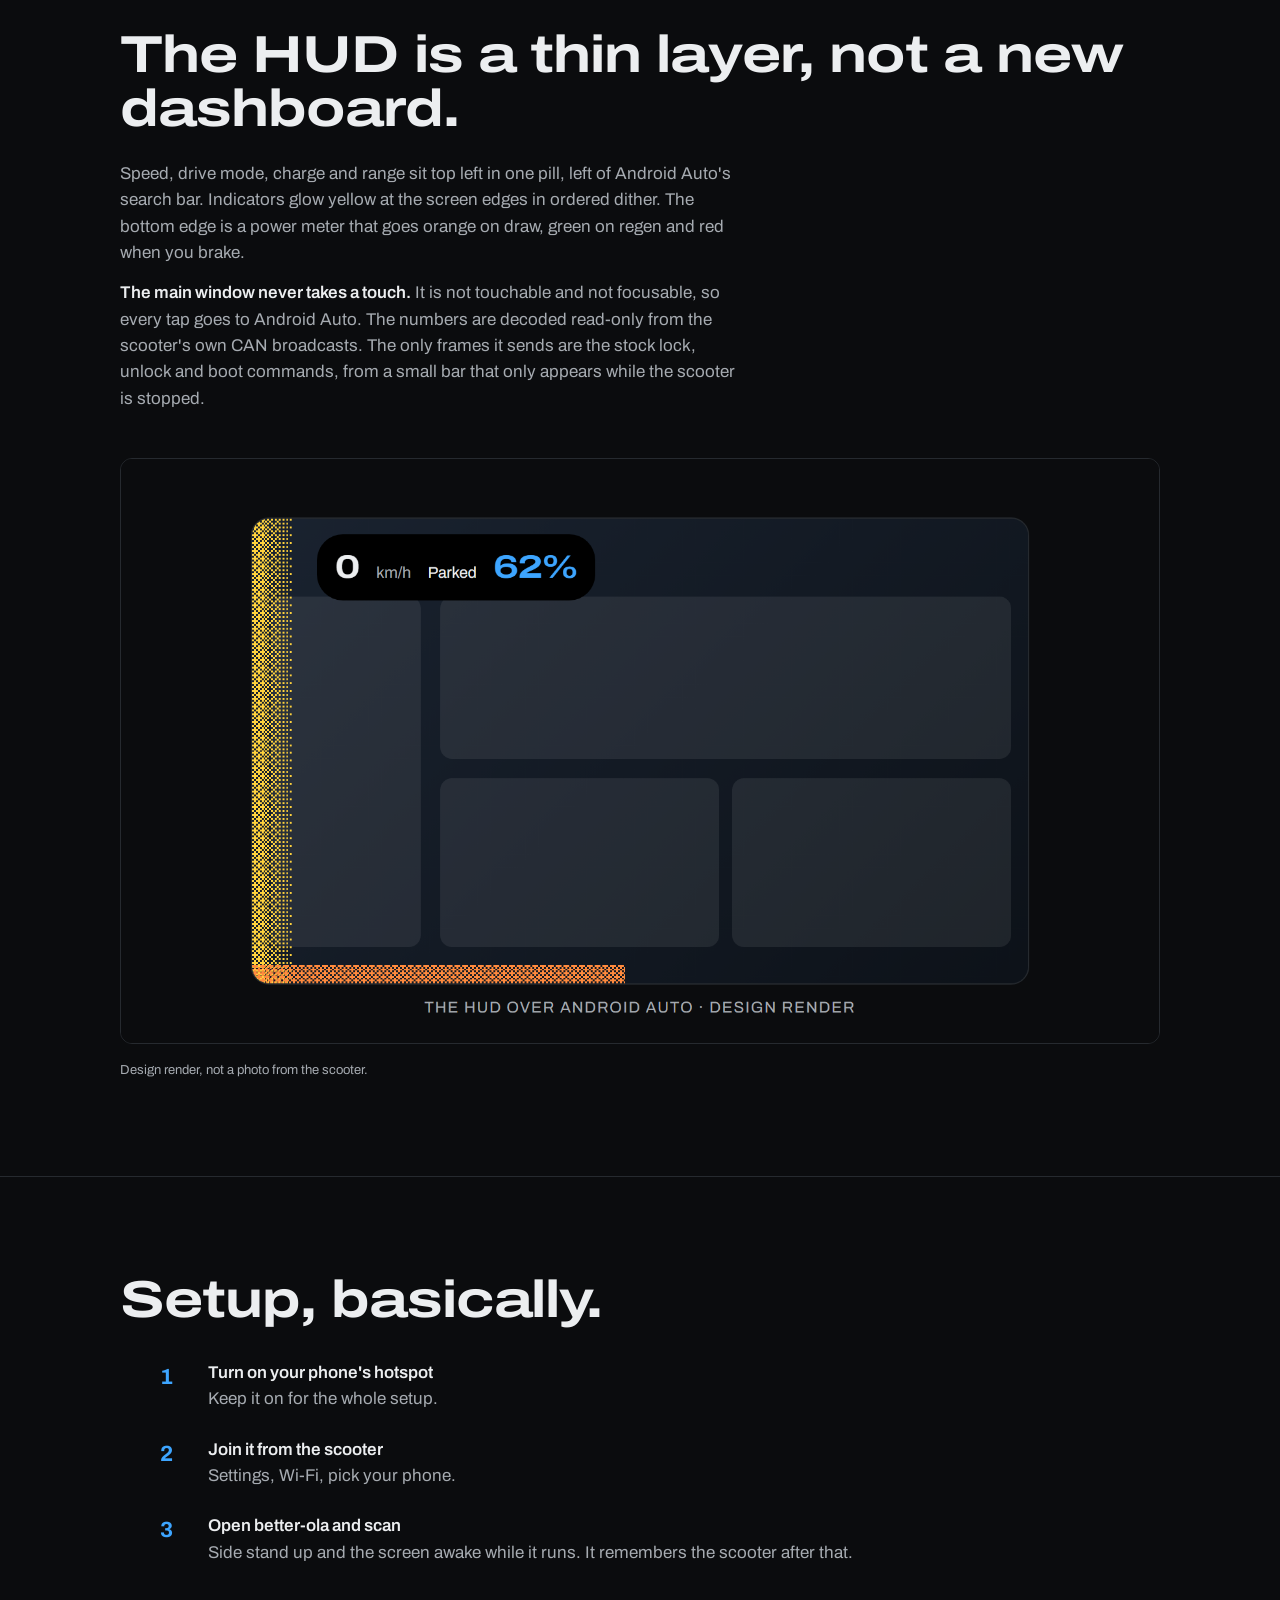
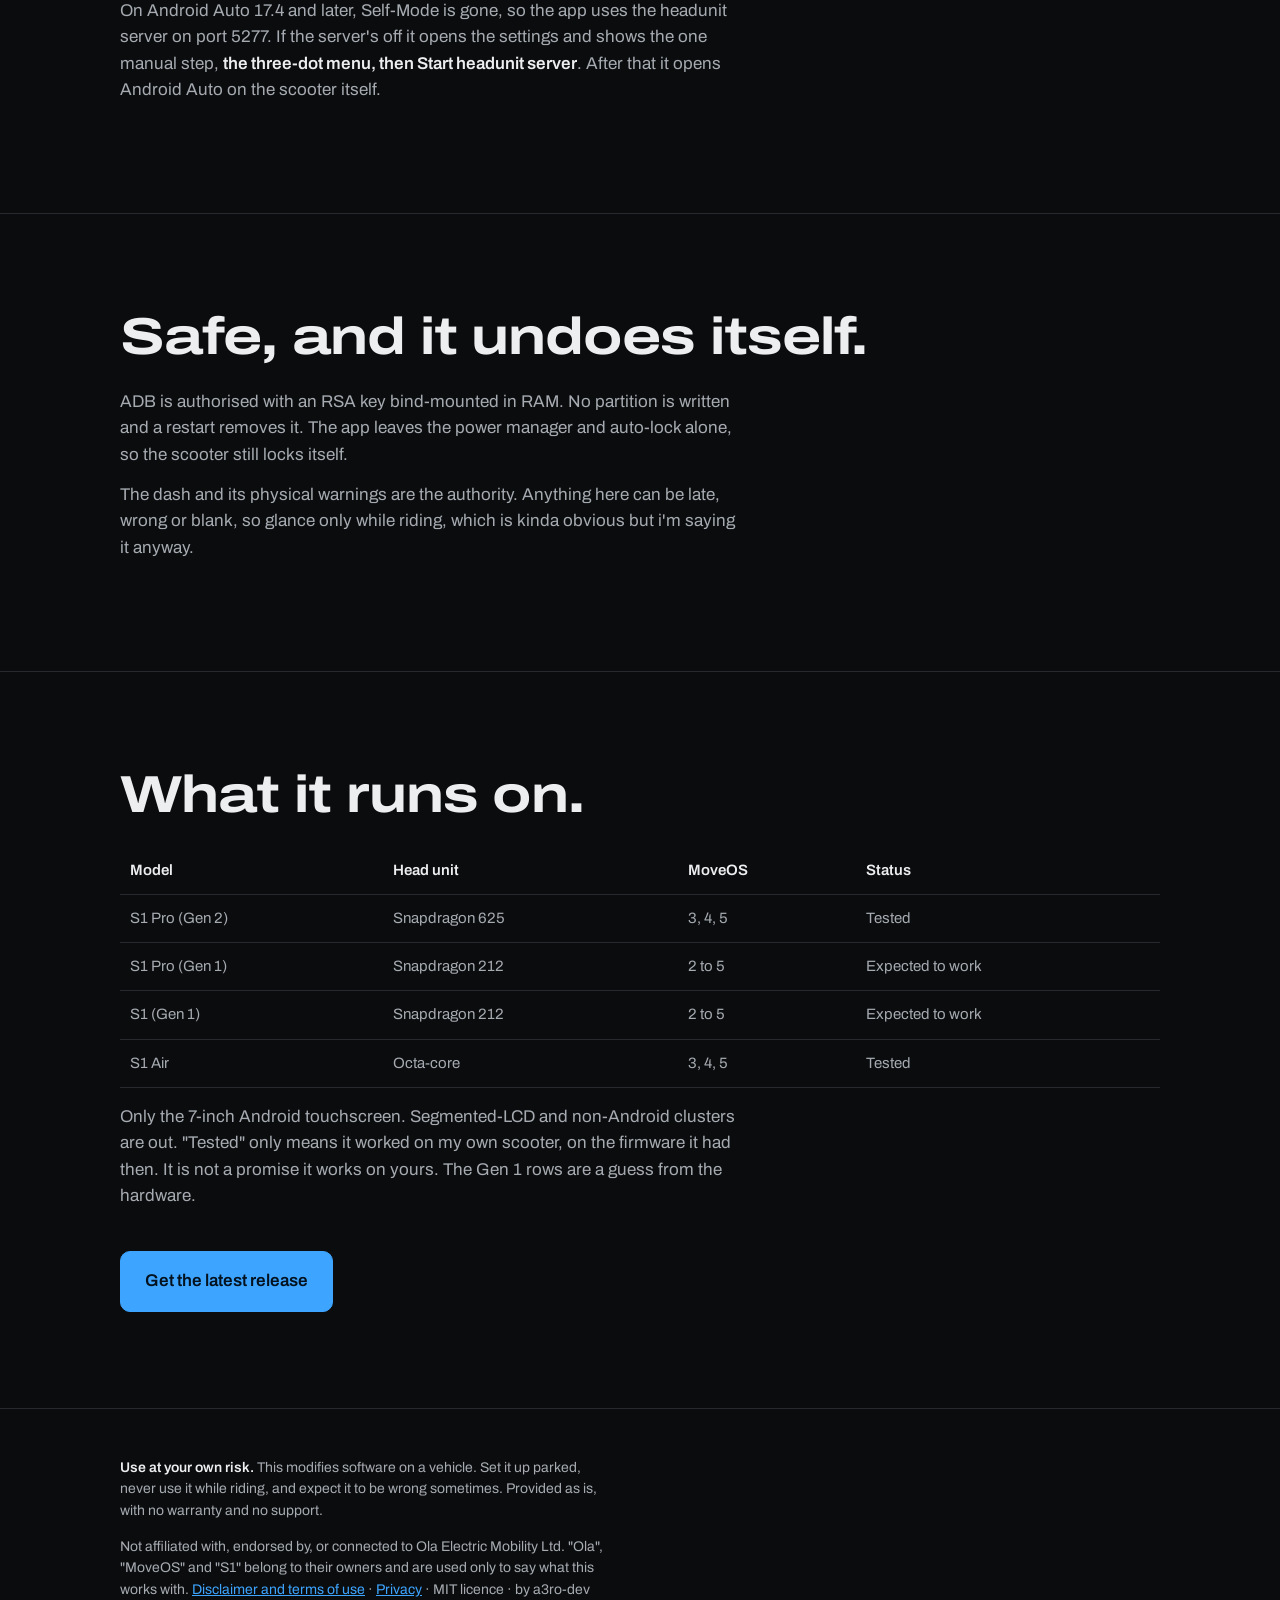
==== commit 4f1d7340: "docs: the HUD's control bar sends three stock commands, not none" ====
--- a/docs/index.html
+++ b/docs/index.html
@@ -2,7 +2,7 @@
 <html lang="en"><head><meta charset="utf-8">
 <meta name="viewport" content="width=device-width,initial-scale=1">
 <title>better-ola · phone app and on-dash HUD for the Ola S1</title>
-<meta name="description" content="A phone app and a read-only HUD for the Ola S1's Android head unit. No laptop, no flashing, a restart undoes it.">
+<meta name="description" content="A phone app and an on-dash HUD for the Ola S1's Android head unit. No laptop, no flashing, a restart undoes it.">
 <meta property="og:title" content="better-ola"><meta property="og:image" content="https://a3ro-dev.github.io/ola-s1-air-mod/assets/hero.png">
 <link rel="stylesheet" href="assets/base.css">
 <style>
@@ -36,7 +36,7 @@
 ol b{display:block;color:var(--ink);font-weight:600}
 .hold{position:relative;margin-top:28px;height:64px;max-width:520px;border:1px solid var(--live);border-radius:10px;overflow:hidden;cursor:pointer;user-select:none;touch-action:none}
 .hold canvas{position:absolute;inset:0}
-.hold span{position:absolute;inset:0;display:grid;place-items:center;font-weight:600;color:var(--live);text-shadow:0 0 6px #000,0 0 2px #000}
+.hold span{position:absolute;inset:0;padding:0 12px;text-align:center;display:grid;place-items:center;font-weight:600;color:var(--live);text-shadow:0 0 6px #000,0 0 2px #000}
 .hold.on{background:var(--live)}
 .hold.on span{color:#04121F;text-shadow:none}
 table{border-collapse:collapse;width:100%;font-size:15px}
@@ -81,7 +81,7 @@
 <section><div class="w r">
 <h2 class="x">The HUD is a thin layer, not a new dashboard.</h2>
 <p>Speed, drive mode, charge and range sit top left in one pill, left of Android Auto's search bar. Indicators glow yellow at the screen edges in ordered dither. The bottom edge is a power meter that goes orange on draw, green on regen and red when you brake.</p>
-<p><strong>It never takes a touch.</strong> The window is not touchable and not focusable, so every tap goes to Android Auto. It's all decoded read-only from the scooter's own CAN broadcasts, and nothing in it writes to the bus.</p>
+<p><strong>The main window never takes a touch.</strong> It is not touchable and not focusable, so every tap goes to Android Auto. The numbers are decoded read-only from the scooter's own CAN broadcasts. The only frames it sends are the stock lock, unlock and boot commands, from a small bar that only appears while the scooter is stopped.</p>
 <figure><img class="wide" src="assets/hud.png" alt="Design render of the HUD over Android Auto" loading="lazy"><figcaption>Design render, not a photo from the scooter.</figcaption></figure>
 </div></section>
 
